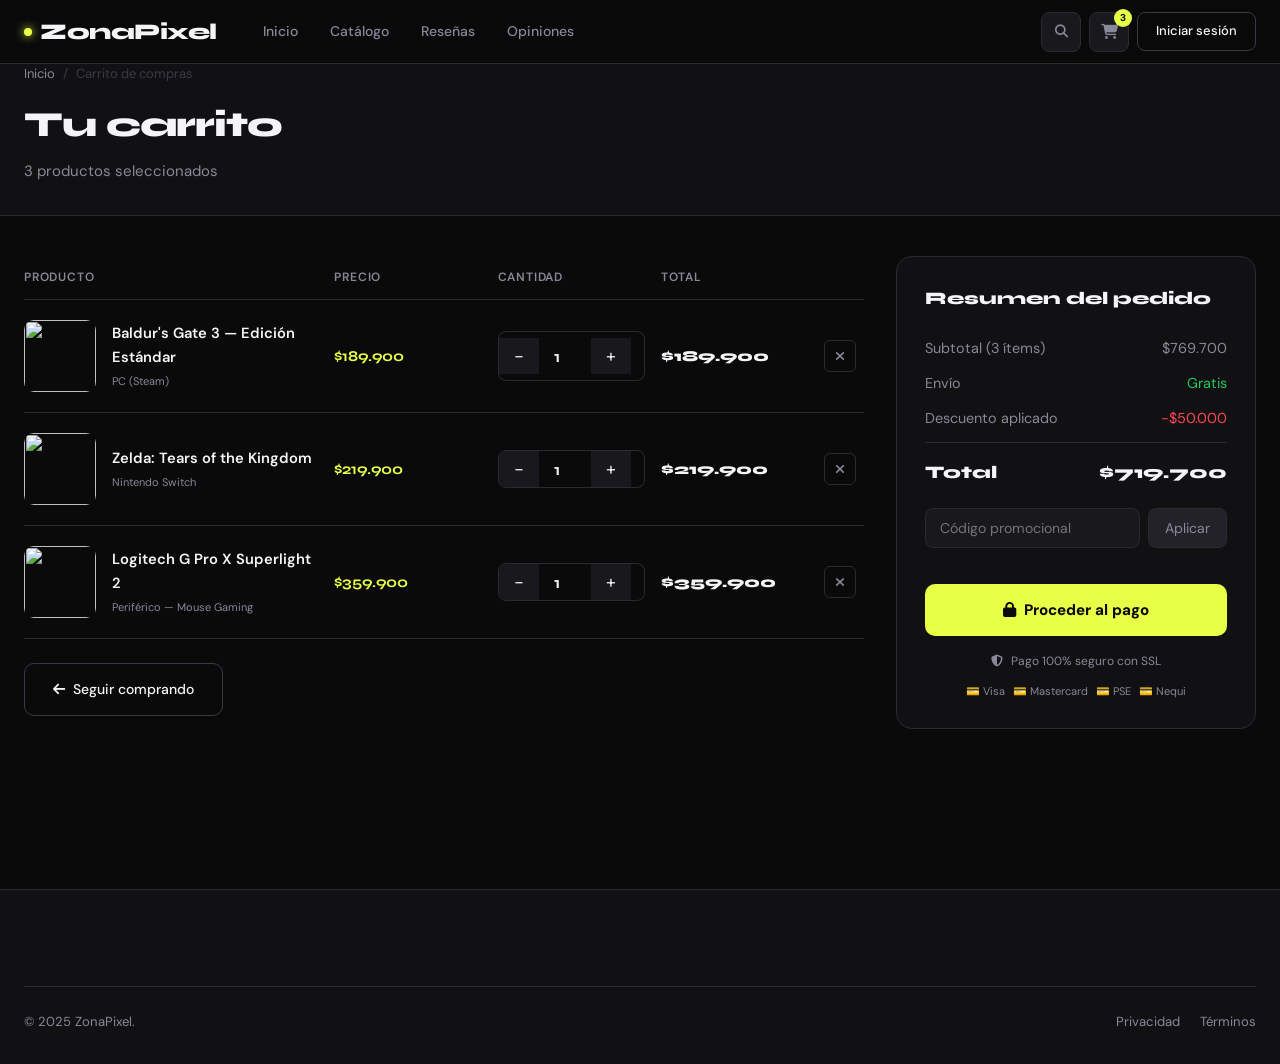
==== views/carrito.html @ 3b0e3ba2 "Se agrego todo el proyecto" ====
<!DOCTYPE html>
<html lang="es">
<head>
  <meta charset="UTF-8" />
  <meta name="viewport" content="width=device-width, initial-scale=1.0" />
  <title>Carrito — ZonaPixel</title>
  <link rel="stylesheet" href="../css/style.css" />
  <link rel="stylesheet" href="https://cdnjs.cloudflare.com/ajax/libs/font-awesome/6.4.0/css/all.min.css" />
</head>
<body>

<nav class="navbar">
  <div class="container">
    <a href="../index.html" class="navbar-brand"><span class="logo-dot"></span>ZonaPixel</a>
    <div class="nav-links">
      <a href="../index.html">Inicio</a>
      <a href="./catalogo.html">Catálogo</a>
      <a href="./resenas.html">Reseñas</a>
      <a href="./opiniones.html">Opiniones</a>
    </div>
    <div class="nav-actions">
      <button class="nav-icon-btn"><i class="fas fa-search"></i></button>
      <a href="carrito.html" class="nav-icon-btn"><i class="fas fa-shopping-cart"></i><span class="badge-count">3</span></a>
      <a href="login.html" class="btn-nav-login">Iniciar sesión</a>
    </div>
    <button class="nav-toggle" id="navToggle"><span></span><span></span><span></span></button>
  </div>
</nav>

<div class="mobile-nav" id="mobileNav">
  <div class="mobile-nav-overlay"></div>
  <div class="mobile-nav-drawer">
    <button class="mobile-nav-close" id="mobileNavClose"><i class="fas fa-times"></i></button>
    <div class="mobile-nav-links"><a href="../index.html">Inicio</a><a href="catalogo.html">Catálogo</a></div>
  </div>
</div>

<div class="page-hero pt-0 pb-20">
  <div class="container">
    <div class="breadcrumb-nav">
      <a href="../index.html">Inicio</a><span>/</span><span class="text-white">Carrito de compras</span>
    </div>
    <h1 class="page-hero-title">Tu carrito</h1>
    <p class="page-hero-sub">3 productos seleccionados</p>
  </div>
</div>

<div class="container">
  <div class="cart-layout">

    <!-- ITEMS -->
    <div>
      <div class="cart-table-header">
        <span>Producto</span>
        <span>Precio</span>
        <span>Cantidad</span>
        <span>Total</span>
        <span></span>
      </div>

      <div class="cart-item">
        <div class="cart-item-info">
          <img src="https://image.api.playstation.com/vulcan/ap/rnd/202302/2321/ba706e54d68d10a0eb6ab7c36cdad9178c58b7fb7bb03d28.png" class="cart-item-img" alt="" />
          <div>
            <div class="cart-item-name">Baldur's Gate 3 — Edición Estándar</div>
            <div class="cart-item-platform">PC (Steam)</div>
          </div>
        </div>
        <div class="cart-item-price">$189.900</div>
        <div>
          <div class="qty-control">
            <button class="qty-btn qty-minus h-36">−</button>
            <input type="number" class="qty-input" value="1" class="h-36" />
            <button class="qty-btn qty-plus h-36">+</button>
          </div>
        </div>
        <div class="cart-item-total">$189.900</div>
        <button class="cart-remove"><i class="fas fa-times"></i></button>
      </div>

      <div class="cart-item">
        <div class="cart-item-info">
          <img src="https://upload.wikimedia.org/wikipedia/en/f/fb/The_Legend_of_Zelda_Tears_of_the_Kingdom_cover.jpg" class="cart-item-img" alt="" />
          <div>
            <div class="cart-item-name">Zelda: Tears of the Kingdom</div>
            <div class="cart-item-platform">Nintendo Switch</div>
          </div>
        </div>
        <div class="cart-item-price">$219.900</div>
        <div>
          <div class="qty-control">
            <button class="qty-btn qty-minus" style="height:36px">−</button>
            <input type="number" class="qty-input" value="1" style="height:36px" />
            <button class="qty-btn qty-plus" style="height:36px">+</button>
          </div>
        </div>
        <div class="cart-item-total">$219.900</div>
        <button class="cart-remove"><i class="fas fa-times"></i></button>
      </div>

      <div class="cart-item">
        <div class="cart-item-info">
          <img src="https://images.unsplash.com/photo-1596443686812-2f45229eebc3?w=500&q=80" class="cart-item-img" alt="" />
          <div>
            <div class="cart-item-name">Logitech G Pro X Superlight 2</div>
            <div class="cart-item-platform">Periférico — Mouse Gaming</div>
          </div>
        </div>
        <div class="cart-item-price">$359.900</div>
        <div>
          <div class="qty-control">
            <button class="qty-btn qty-minus" style="height:36px">−</button>
            <input type="number" class="qty-input" value="1" style="height:36px" />
            <button class="qty-btn qty-plus" style="height:36px">+</button>
          </div>
        </div>
        <div class="cart-item-total">$359.900</div>
        <button class="cart-remove"><i class="fas fa-times"></i></button>
      </div>

      <div style="margin-top:24px; display:flex; justify-content:space-between; align-items:center; flex-wrap:wrap; gap:12px">
<a href="./catalogo.html" class="btn-secondary" style="display:inline-flex; align-items:center; gap:8px; text-decoration:none">
          <i class="fas fa-arrow-left"></i> Seguir comprando
        </a>
      </div>
    </div>

    <!-- ORDER SUMMARY -->
    <div>
      <div class="order-summary">
        <div class="order-summary-title">Resumen del pedido</div>
        <div class="summary-row"><span>Subtotal (3 ítems)</span><span>$769.700</span></div>
        <div class="summary-row"><span>Envío</span><span style="color:#22c55e">Gratis</span></div>
        <div class="summary-row"><span>Descuento aplicado</span><span style="color:var(--red)">−$50.000</span></div>
        <div class="summary-row total"><span>Total</span><span>$719.700</span></div>

        <div class="promo-input-row">
          <input type="text" class="promo-input" placeholder="Código promocional" />
          <button class="btn-apply">Aplicar</button>
        </div>

        <button class="btn-checkout">
          <i class="fas fa-lock"></i> &nbsp;Proceder al pago
        </button>

        <div style="display:flex; align-items:center; justify-content:center; gap:8px; margin-top:16px; font-size:12px; color:var(--muted)">
          <i class="fas fa-shield-alt"></i> Pago 100% seguro con SSL
        </div>

        <div style="display:flex; gap:8px; justify-content:center; margin-top:12px; font-size:11px; color:var(--muted)">
          <span>💳 Visa</span><span>💳 Mastercard</span><span>💳 PSE</span><span>💳 Nequi</span>
        </div>
      </div>
    </div>
  </div>
</div>

<footer>
  <div class="container">
    <div class="footer-bottom" style="border-top:1px solid var(--border); padding-top:24px; margin-top:32px">
      <span class="footer-copy">© 2025 ZonaPixel.</span>
      <div class="footer-legal"><a href="#">Privacidad</a><a href="#">Términos</a></div>
    </div>
  </div>
</footer>

<script type="module" src="../js/main.js"></script>
</body>
</html>
---- css/style.css ----
/* =============================================
   ZONAPIXEL STORE — Design System
   Dark gaming aesthetic, editorial grid
   ============================================= */

@import url('https://fonts.googleapis.com/css2?family=Syne:wght@400;600;700;800&family=DM+Sans:ital,opsz,wght@0,9..40,300;0,9..40,400;0,9..40,500;1,9..40,300&display=swap');

:root {
  --black:       #0a0a0b;
  --surface:     #111114;
  --surface-2:   #18181d;
  --surface-3:   #222228;
  --border:      #2a2a33;
  --border-light:#3a3a45;
  --accent:      #e8ff47;
  --accent-dim:  #c8e030;
  --accent-glow: rgba(232,255,71,0.18);
  --red:         #ff4757;
  --cyan:        #00d4ff;
  --white:       #f5f5f7;
  --muted:       #888898;
  --font-display:'Syne', sans-serif;
  --font-body:   'DM Sans', sans-serif;
  --radius:      10px;
  --radius-lg:   16px;
  --radius-xl:   24px;
  --transition:  0.22s cubic-bezier(.4,0,.2,1);
}

*,*::before,*::after { box-sizing:border-box; margin:0; padding:0; }

html { scroll-behavior:smooth; }

body {
  background: var(--black);
  color: var(--white);
  font-family: var(--font-body);
  font-size: 15px;
  line-height: 1.6;
  -webkit-font-smoothing: antialiased;
}

body.no-scroll { overflow: hidden; }

a { color: inherit; text-decoration: none; }
img { display: block; max-width: 100%; }
button, input, select, textarea { font-family: inherit; }

/* ---- SCROLLBAR ---- */
::-webkit-scrollbar { width: 6px; }
::-webkit-scrollbar-track { background: var(--surface); }
::-webkit-scrollbar-thumb { background: var(--border-light); border-radius: 3px; }
::-webkit-scrollbar-thumb:hover { background: var(--accent); }

/* ---- UTILITIES ---- */
.container { width: 100%; max-width: 1280px; margin: 0 auto; padding: 0 24px; }
.section-gap { padding: 80px 0; }
.text-accent { color: var(--accent); }
.text-muted { color: var(--muted); }
.badge { display:inline-block; padding:3px 10px; border-radius:20px; font-size:11px; font-weight:600; letter-spacing:.5px; text-transform:uppercase; }
.badge-new    { background:var(--accent); color:var(--black); }
.badge-sale   { background:var(--red); color:#fff; }
.badge-hot    { background:var(--cyan); color:var(--black); }

/* ---- NAVBAR ---- */
.navbar {
  position: sticky;
  top: 0;
  z-index: 900;
  background: rgba(10,10,11,0.92);
  backdrop-filter: blur(20px);
  border-bottom: 1px solid var(--border);
  padding: 0;
  height: 64px;
  display: flex;
  align-items: center;
}
.navbar .container { display:flex; align-items:center; gap:32px; height:100%; }
.navbar-brand {
  font-family: var(--font-display);
  font-size: 1.4rem;
  font-weight: 800;
  letter-spacing: -0.5px;
  display: flex;
  align-items: center;
  gap: 8px;
  flex-shrink: 0;
}
.navbar-brand .logo-dot { 
  width:8px; height:8px; border-radius:50%; 
  background:var(--accent); 
  box-shadow:0 0 10px var(--accent); 
}
.nav-links { display:flex; align-items:center; gap:4px; flex:1; }
.nav-links a {
  padding: 6px 14px;
  border-radius: 6px;
  font-size: 14px;
  font-weight: 500;
  color: var(--muted);
  transition: color var(--transition), background var(--transition);
}
.nav-links a:hover, .nav-links a.active { color:var(--white); background:var(--surface-2); }
.nav-actions { display:flex; align-items:center; gap:8px; }
.nav-icon-btn {
  position: relative;
  width: 40px; height: 40px;
  border-radius: 8px;
  background: var(--surface-2);
  border: 1px solid var(--border);
  color: var(--muted);
  display: flex; align-items:center; justify-content:center;
  cursor: pointer;
  transition: all var(--transition);
}
.nav-icon-btn:hover { background:var(--surface-3); color:var(--white); border-color:var(--border-light); }
.nav-icon-btn .badge-count {
  position:absolute; top:-4px; right:-4px;
  width:18px; height:18px;
  background:var(--accent); color:var(--black);
  border-radius:50%; font-size:10px; font-weight:700;
  display:flex; align-items:center; justify-content:center;
}
.btn-nav-login {
  padding: 8px 18px;
  border-radius: 8px;
  border: 1px solid var(--border-light);
  background: transparent;
  color: var(--white);
  font-size: 13px;
  font-weight: 500;
  cursor: pointer;
  transition: all var(--transition);
}
.btn-nav-login:hover { background:var(--surface-2); border-color:var(--accent); color:var(--accent); }

/* Hamburger */
.nav-toggle {
  display: none;
  flex-direction: column;
  gap: 5px;
  cursor: pointer;
  padding: 8px;
  background: none;
  border: none;
  color: var(--white);
}
.nav-toggle span { display:block; width:22px; height:2px; background:currentColor; border-radius:2px; transition: all var(--transition); }

/* ---- HERO ---- */
.hero {
  position: relative;
  min-height: 560px;
  display: flex;
  align-items: center;
  overflow: hidden;
  background: var(--surface);
}
.hero-bg {
  position: absolute; inset: 0;
  background: linear-gradient(135deg, #0a0a0b 0%, #0d0d1a 50%, #0a0a0b 100%);
}
.hero-bg::before {
  content:'';
  position:absolute; inset:0;
  background: radial-gradient(ellipse 70% 60% at 70% 50%, rgba(232,255,71,0.07) 0%, transparent 70%);
}
.hero-bg::after {
  content:'';
  position:absolute;
  width:600px; height:600px;
  border-radius:50%;
  background: radial-gradient(circle, rgba(0,212,255,0.05) 0%, transparent 70%);
  top:-100px; right:-100px;
}
.hero-grid-overlay {
  position:absolute; inset:0;
  background-image: linear-gradient(var(--border) 1px, transparent 1px), linear-gradient(90deg, var(--border) 1px, transparent 1px);
  background-size: 60px 60px;
  opacity: 0.3;
}
.hero .container { position:relative; z-index:1; display:grid; grid-template-columns:1fr 1fr; gap:60px; align-items:center; padding:80px 24px; }
.hero-eyebrow { 
  font-size:11px; font-weight:600; letter-spacing:2px; text-transform:uppercase;
  color:var(--accent); display:inline-flex; align-items:center; gap:8px; margin-bottom:16px;
}
.hero-eyebrow::before { content:''; width:24px; height:2px; background:var(--accent); }
.hero-title {
  font-family: var(--font-display);
  font-size: clamp(2.8rem, 5vw, 4.2rem);
  font-weight: 800;
  line-height: 1.05;
  letter-spacing: -2px;
  margin-bottom: 20px;
}
.hero-title .line-accent { color:var(--accent); display:block; }
.hero-subtitle { font-size:1.05rem; color:var(--muted); max-width:420px; margin-bottom:36px; line-height:1.7; }
.hero-ctas { display:flex; gap:12px; flex-wrap:wrap; }
.btn-primary {
  padding: 14px 28px;
  border-radius: var(--radius);
  background: var(--accent);
  color: var(--black);
  font-weight: 700;
  font-size: 14px;
  border: none;
  cursor: pointer;
  transition: all var(--transition);
  display: inline-flex; align-items:center; gap:8px;
}
.btn-primary:hover { background:var(--accent-dim); transform:translateY(-2px); box-shadow:0 12px 32px var(--accent-glow); }
.btn-secondary {
  padding: 14px 28px;
  border-radius: var(--radius);
  background: transparent;
  border: 1px solid var(--border-light);
  color: var(--white);
  font-weight: 500;
  font-size: 14px;
  cursor: pointer;
  transition: all var(--transition);
}
.btn-secondary:hover { border-color:var(--accent); color:var(--accent); background:var(--accent-glow); }
.hero-stats { display:flex; gap:32px; margin-top:40px; padding-top:32px; border-top:1px solid var(--border); }
.hero-stat-num { font-family:var(--font-display); font-size:1.8rem; font-weight:800; color:var(--white); }
.hero-stat-label { font-size:12px; color:var(--muted); margin-top:2px; }
.hero-visual { position:relative; }
.hero-product-card {
  background: var(--surface-2);
  border: 1px solid var(--border);
  border-radius: var(--radius-xl);
  overflow: hidden;
  position: relative;
}
.hero-product-card img { width:100%; height:360px; object-fit:cover; }
.hero-product-info { padding:20px 24px; }
.hero-product-info h3 { font-family:var(--font-display); font-weight:700; font-size:1.1rem; margin-bottom:4px; }
.hero-product-info .price { color:var(--accent); font-weight:700; font-size:1.2rem; }
.hero-float-badge {
  position:absolute; top:16px; left:16px;
  background:var(--accent); color:var(--black);
  padding:6px 12px; border-radius:6px;
  font-size:11px; font-weight:800; letter-spacing:1px; text-transform:uppercase;
}
.hero-rating-pill {
  position:absolute; bottom:80px; right:-20px;
  background:var(--surface-3); border:1px solid var(--border-light);
  padding:10px 16px; border-radius:30px;
  display:flex; align-items:center; gap:8px;
  font-size:13px; font-weight:600;
  box-shadow: 0 8px 32px rgba(0,0,0,0.4);
}
.hero-rating-pill .stars { color:#ffd700; font-size:12px; }

/* ---- TICKER ---- */
.ticker-strip {
  background: var(--accent);
  padding: 10px 0;
  overflow: hidden;
}
.ticker-inner {
  display: flex;
  gap: 0;
  animation: ticker 30s linear infinite;
  width: max-content;
}
.ticker-item {
  display: inline-flex; align-items:center; gap:16px;
  padding: 0 32px;
  font-family: var(--font-display);
  font-weight: 700;
  font-size: 13px;
  color: var(--black);
  letter-spacing: .5px;
  text-transform: uppercase;
  white-space: nowrap;
}
.ticker-item::after { content:'✦'; font-size:10px; }
@keyframes ticker { from { transform: translateX(0); } to { transform: translateX(-50%); } }

/* ---- SECTION HEADERS ---- */
.section-header { margin-bottom:40px; display:flex; align-items:flex-end; justify-content:space-between; gap:20px; }
.section-label { font-size:11px; font-weight:600; letter-spacing:2px; text-transform:uppercase; color:var(--accent); margin-bottom:8px; }
.section-title { font-family:var(--font-display); font-size:clamp(1.6rem,3vw,2.2rem); font-weight:800; letter-spacing:-1px; }
.section-link { font-size:13px; color:var(--muted); display:inline-flex; align-items:center; gap:6px; transition:color var(--transition); flex-shrink:0; }
.section-link:hover { color:var(--accent); }

/* ---- CATEGORY CHIPS ---- */
.category-strip { display:flex; gap:10px; flex-wrap:wrap; margin-bottom:40px; }
.cat-chip {
  padding: 8px 18px;
  border-radius: 30px;
  border: 1px solid var(--border);
  background: var(--surface);
  color: var(--muted);
  font-size: 13px;
  font-weight: 500;
  cursor: pointer;
  transition: all var(--transition);
  white-space: nowrap;
}
.cat-chip:hover, .cat-chip.active { border-color:var(--accent); color:var(--accent); background:var(--accent-glow); }

/* ---- PRODUCT GRID ---- */
.products-grid { display:grid; grid-template-columns:repeat(auto-fill, minmax(240px, 1fr)); gap:20px; }

.product-card {
  background: var(--surface);
  border: 1px solid var(--border);
  border-radius: var(--radius-lg);
  overflow: hidden;
  transition: transform var(--transition), border-color var(--transition), box-shadow var(--transition);
  position: relative;
  cursor: pointer;
}
.product-card:hover { transform:translateY(-6px); border-color:var(--border-light); box-shadow:0 16px 48px rgba(0,0,0,0.5); }
.product-card:hover .product-overlay { opacity:1; }

.product-img-wrap { position:relative; overflow:hidden; aspect-ratio:4/3; background:var(--surface-2); }
.product-img-wrap img { width:100%; height:100%; object-fit:cover; transition:transform 0.4s ease; }
.product-card:hover .product-img-wrap img { transform:scale(1.05); }
.product-badge { position:absolute; top:12px; left:12px; z-index:2; }
.product-wishlist {
  position:absolute; top:12px; right:12px; z-index:2;
  width:32px; height:32px; border-radius:50%;
  background:rgba(10,10,11,0.7); backdrop-filter:blur(8px);
  border:1px solid var(--border);
  display:flex; align-items:center; justify-content:center;
  color:var(--muted); font-size:13px;
  opacity:0; transition:opacity var(--transition), color var(--transition);
}
.product-card:hover .product-wishlist { opacity:1; }
.product-wishlist:hover { color:var(--red); border-color:var(--red); }

.product-overlay {
  position:absolute; inset:0; bottom:0; top:auto; height:52px;
  background: linear-gradient(to top, rgba(0,0,0,0.8), transparent);
  display:flex; align-items:flex-end; justify-content:center;
  padding-bottom:8px;
  opacity:0; transition:opacity var(--transition);
}
.btn-add-cart {
  padding:8px 20px; border-radius:6px;
  background:var(--accent); color:var(--black);
  font-size:12px; font-weight:700; border:none; cursor:pointer;
  display:flex; align-items:center; gap:6px;
  transition:background var(--transition);
}
.btn-add-cart:hover { background:var(--accent-dim); }

.product-body { padding:14px 16px 18px; }
.product-platform { font-size:10px; font-weight:600; letter-spacing:1px; text-transform:uppercase; color:var(--muted); margin-bottom:6px; }
.product-name { font-family:var(--font-display); font-weight:700; font-size:.95rem; line-height:1.3; margin-bottom:10px; }
.product-footer { display:flex; align-items:center; justify-content:space-between; }
.product-price { font-family:var(--font-display); font-weight:800; font-size:1.1rem; color:var(--accent); }
.product-price-old { font-size:.8rem; color:var(--muted); text-decoration:line-through; margin-left:4px; }
.product-rating { display:flex; align-items:center; gap:4px; font-size:12px; color:var(--muted); }
.product-rating .star { color:#ffd700; font-size:11px; }

/* ---- FEATURED BANNER ---- */
.featured-banner {
  border-radius: var(--radius-xl);
  overflow: hidden;
  position: relative;
  min-height: 320px;
  display: flex;
  align-items: center;
}
.featured-banner .fb-bg {
  position:absolute; inset:0;
  background:linear-gradient(120deg, #0d0d1a 0%, #131330 100%);
}
.featured-banner .fb-bg img { width:100%; height:100%; object-fit:cover; opacity:0.35; }
.featured-banner .fb-content { position:relative; z-index:1; padding:48px; }
.fb-tag { font-size:11px; font-weight:700; letter-spacing:2px; text-transform:uppercase; color:var(--accent); margin-bottom:12px; }
.fb-title { font-family:var(--font-display); font-size:clamp(1.8rem,3.5vw,2.8rem); font-weight:800; line-height:1.1; letter-spacing:-1.5px; margin-bottom:16px; }
.fb-desc { color:var(--muted); max-width:400px; margin-bottom:28px; }
.fb-price { font-family:var(--font-display); font-size:2rem; font-weight:800; color:var(--accent); margin-bottom:24px; }

/* ---- DEALS GRID ---- */
.deals-grid { display:grid; grid-template-columns:1fr 1fr; gap:16px; }
.deal-card {
  background:var(--surface); border:1px solid var(--border); border-radius:var(--radius-lg);
  display:flex; align-items:center; gap:16px; padding:16px;
  transition:all var(--transition); cursor:pointer;
}
.deal-card:hover { border-color:var(--border-light); transform:translateY(-3px); }
.deal-card img { width:72px; height:72px; object-fit:cover; border-radius:var(--radius); flex-shrink:0; }
.deal-info { flex:1; min-width:0; }
.deal-name { font-weight:600; font-size:.9rem; margin-bottom:4px; white-space:nowrap; overflow:hidden; text-overflow:ellipsis; }
.deal-platform { font-size:11px; color:var(--muted); margin-bottom:6px; }
.deal-price-row { display:flex; align-items:center; gap:8px; }
.deal-price { font-family:var(--font-display); font-weight:800; color:var(--accent); }
.deal-old-price { font-size:.8rem; color:var(--muted); text-decoration:line-through; }
.deal-discount { background:var(--red); color:#fff; padding:2px 6px; border-radius:4px; font-size:10px; font-weight:700; }

/* ---- REVIEWS ---- */
.reviews-grid { display:grid; grid-template-columns:repeat(auto-fill, minmax(280px, 1fr)); gap:20px; }
.review-card {
  background:var(--surface); border:1px solid var(--border); border-radius:var(--radius-lg);
  padding:24px;
  transition:all var(--transition);
}
.review-card:hover { border-color:var(--border-light); transform:translateY(-4px); }
.review-card-header { display:flex; align-items:flex-start; justify-content:space-between; margin-bottom:14px; }
.review-game-img { width:56px; height:56px; border-radius:var(--radius); object-fit:cover; }
.review-score { 
  font-family:var(--font-display); font-size:2rem; font-weight:800;
  width:52px; height:52px; border-radius:var(--radius);
  background:var(--surface-3); border:1px solid var(--border);
  display:flex; align-items:center; justify-content:center;
  color:var(--accent);
}
.review-title { font-family:var(--font-display); font-weight:700; font-size:1rem; margin-bottom:6px; }
.review-game-name { font-size:12px; color:var(--muted); margin-bottom:10px; }
.review-excerpt { font-size:.88rem; color:var(--muted); line-height:1.6; }
.review-footer { margin-top:16px; padding-top:14px; border-top:1px solid var(--border); display:flex; align-items:center; justify-content:space-between; }
.review-author { font-size:12px; color:var(--muted); }
.review-stars { color:#ffd700; font-size:12px; }

/* ---- OPINION CARD ---- */
.opinion-card {
  background:var(--surface); border:1px solid var(--border); border-radius:var(--radius-lg);
  padding:20px; transition:all var(--transition);
}
.opinion-card:hover { border-color:var(--border-light); transform:translateY(-3px); }
.opinion-card-header { display:flex; align-items:center; gap:12px; margin-bottom:12px; }
.opinion-avatar {
  width:40px; height:40px; border-radius:50%;
  background:linear-gradient(135deg, var(--accent) 0%, var(--cyan) 100%);
  display:flex; align-items:center; justify-content:center;
  font-family:var(--font-display); font-weight:800; font-size:13px; color:var(--black);
  flex-shrink:0;
}
.opinion-username { font-weight:600; font-size:.9rem; }
.opinion-game { font-size:11px; color:var(--muted); }
.opinion-text { font-size:.88rem; color:var(--muted); line-height:1.6; }

/* ---- TRUST STRIP ---- */
.trust-strip { background:var(--surface); border-top:1px solid var(--border); border-bottom:1px solid var(--border); padding:32px 0; }
.trust-items { display:grid; grid-template-columns:repeat(4,1fr); gap:24px; }
.trust-item { display:flex; align-items:center; gap:14px; }
.trust-icon { width:44px; height:44px; border-radius:10px; background:var(--accent-glow); border:1px solid rgba(232,255,71,0.2); display:flex; align-items:center; justify-content:center; font-size:18px; flex-shrink:0; }
.trust-label { font-weight:600; font-size:.9rem; }
.trust-sub { font-size:.8rem; color:var(--muted); }

/* ---- FOOTER ---- */
footer {
  background: var(--surface);
  border-top: 1px solid var(--border);
  padding: 64px 0 32px;
  margin-top: 80px;
}
.footer-grid { display:grid; grid-template-columns:2fr 1fr 1fr 1fr; gap:48px; margin-bottom:48px; }
.footer-brand-name { font-family:var(--font-display); font-size:1.3rem; font-weight:800; margin-bottom:12px; display:flex; align-items:center; gap:8px; }
.footer-tagline { font-size:.88rem; color:var(--muted); max-width:240px; line-height:1.7; margin-bottom:20px; }
.footer-socials { display:flex; gap:10px; }
.social-btn {
  width:36px; height:36px; border-radius:8px;
  background:var(--surface-2); border:1px solid var(--border);
  display:flex; align-items:center; justify-content:center;
  color:var(--muted); font-size:14px;
  transition:all var(--transition);
}
.social-btn:hover { background:var(--accent-glow); border-color:var(--accent); color:var(--accent); }
.footer-col-title { font-family:var(--font-display); font-weight:700; font-size:.95rem; margin-bottom:18px; }
.footer-links { list-style:none; display:flex; flex-direction:column; gap:10px; }
.footer-links a { font-size:.88rem; color:var(--muted); transition:color var(--transition); }
.footer-links a:hover { color:var(--accent); }
.footer-bottom { border-top:1px solid var(--border); padding-top:24px; display:flex; align-items:center; justify-content:space-between; }
.footer-copy { font-size:.82rem; color:var(--muted); }
.footer-legal { display:flex; gap:20px; }
.footer-legal a { font-size:.82rem; color:var(--muted); transition:color var(--transition); }
.footer-legal a:hover { color:var(--white); }

/* ---- CATALOG PAGE ---- */
.page-hero {
  background:var(--surface); border-bottom:1px solid var(--border);
  padding:48px 0 32px;
}
.page-hero-title { font-family:var(--font-display); font-size:2.2rem; font-weight:800; letter-spacing:-1px; margin-bottom:6px; }
.page-hero-sub { color:var(--muted); }
.breadcrumb-nav { display:flex; align-items:center; gap:8px; font-size:13px; color:var(--muted); margin-bottom:12px; }
.breadcrumb-nav a { color:var(--muted); transition:color var(--transition); }
.breadcrumb-nav a:hover { color:var(--white); }
.breadcrumb-nav span { color:var(--border-light); }

.catalog-layout { display:grid; grid-template-columns:240px 1fr; gap:32px; padding:40px 0 80px; }
.filters-sidebar { flex-shrink:0; }
.filter-card { background:var(--surface); border:1px solid var(--border); border-radius:var(--radius-lg); padding:20px; margin-bottom:16px; }
.filter-title { font-family:var(--font-display); font-weight:700; font-size:.9rem; margin-bottom:14px; display:flex; align-items:center; justify-content:space-between; cursor:pointer; }
.filter-group { display:flex; flex-direction:column; gap:8px; }
.filter-check { display:flex; align-items:center; gap:10px; cursor:pointer; font-size:.88rem; color:var(--muted); transition:color var(--transition); }
.filter-check:hover { color:var(--white); }
.filter-check input[type="checkbox"] { accent-color:var(--accent); width:14px; height:14px; }
.price-range-wrap { padding:8px 0; }
.price-range { width:100%; accent-color:var(--accent); }
.price-labels { display:flex; justify-content:space-between; font-size:12px; color:var(--muted); margin-top:8px; }

.catalog-main {}
.catalog-toolbar { display:flex; align-items:center; justify-content:space-between; margin-bottom:24px; gap:16px; flex-wrap:wrap; }
.catalog-count { font-size:.88rem; color:var(--muted); }
.catalog-sort { display:flex; align-items:center; gap:10px; }
.sort-select {
  background:var(--surface-2); border:1px solid var(--border); color:var(--white);
  padding:8px 14px; border-radius:8px; font-size:13px; cursor:pointer;
}
.sort-select:focus { outline:none; border-color:var(--accent); }
.view-btns { display:flex; gap:4px; }
.view-btn {
  width:34px; height:34px; border-radius:6px;
  background:var(--surface-2); border:1px solid var(--border);
  color:var(--muted); display:flex; align-items:center; justify-content:center;
  cursor:pointer; font-size:14px; transition:all var(--transition);
}
.view-btn.active, .view-btn:hover { background:var(--surface-3); color:var(--white); border-color:var(--border-light); }

.pagination-wrap { display:flex; justify-content:center; gap:6px; margin-top:48px; }
.page-btn {
  width:38px; height:38px; border-radius:8px;
  background:var(--surface); border:1px solid var(--border);
  color:var(--muted); display:flex; align-items:center; justify-content:center;
  cursor:pointer; font-size:13px; font-weight:500;
  transition:all var(--transition);
}
.page-btn:hover, .page-btn.active { background:var(--accent); border-color:var(--accent); color:var(--black); font-weight:700; }

/* ---- PRODUCT DETAIL ---- */
.product-detail-grid { display:grid; grid-template-columns:1fr 1fr; gap:56px; padding:56px 0; }
.product-gallery {}
.gallery-main { border-radius:var(--radius-lg); overflow:hidden; aspect-ratio:4/3; background:var(--surface-2); margin-bottom:12px; }
.gallery-main img { width:100%; height:100%; object-fit:cover; }
.gallery-thumbs { display:grid; grid-template-columns:repeat(4,1fr); gap:8px; }
.gallery-thumb { border-radius:var(--radius); overflow:hidden; aspect-ratio:1; cursor:pointer; border:2px solid transparent; transition:border-color var(--transition); }
.gallery-thumb img { width:100%; height:100%; object-fit:cover; }
.gallery-thumb.active, .gallery-thumb:hover { border-color:var(--accent); }

.product-detail-info {}
.product-detail-platform { font-size:11px; font-weight:700; letter-spacing:1.5px; text-transform:uppercase; color:var(--muted); margin-bottom:10px; display:flex; align-items:center; gap:10px; }
.product-detail-title { font-family:var(--font-display); font-size:clamp(1.8rem,3vw,2.4rem); font-weight:800; letter-spacing:-1.5px; line-height:1.1; margin-bottom:14px; }
.product-detail-rating { display:flex; align-items:center; gap:10px; margin-bottom:20px; }
.stars-row { color:#ffd700; display:flex; gap:2px; }
.rating-count { font-size:13px; color:var(--muted); }
.product-detail-price { font-family:var(--font-display); font-size:2.2rem; font-weight:800; color:var(--accent); margin-bottom:6px; }
.product-detail-price-old { font-size:1rem; color:var(--muted); text-decoration:line-through; margin-bottom:20px; }
.product-detail-desc { font-size:.92rem; color:var(--muted); line-height:1.75; margin-bottom:28px; }

.product-options-title { font-size:.88rem; font-weight:600; margin-bottom:10px; color:var(--muted); text-transform:uppercase; letter-spacing:.8px; }
.option-chips { display:flex; gap:8px; flex-wrap:wrap; margin-bottom:24px; }
.option-chip {
  padding:8px 16px; border-radius:8px;
  border:1px solid var(--border); background:transparent;
  color:var(--muted); font-size:.88rem; cursor:pointer;
  transition:all var(--transition);
}
.option-chip.active, .option-chip:hover { border-color:var(--accent); color:var(--accent); background:var(--accent-glow); }
.option-chip.disabled { opacity:.35; cursor:not-allowed; }

.qty-cart-row { display:flex; align-items:center; gap:12px; margin-bottom:20px; }
.qty-control { display:flex; align-items:center; border:1px solid var(--border); border-radius:8px; overflow:hidden; }
.qty-btn {
  width:40px; height:48px; background:var(--surface-2); border:none; color:var(--white);
  font-size:18px; cursor:pointer; transition:background var(--transition);
  display:flex; align-items:center; justify-content:center;
}
.qty-btn:hover { background:var(--surface-3); }
.qty-input {
  width:52px; height:48px; text-align:center;
  background:transparent; border:none; color:var(--white);
  font-family:var(--font-display); font-size:1rem; font-weight:700;
}
.btn-add-to-cart {
  flex:1; padding:14px; border-radius:var(--radius);
  background:var(--accent); color:var(--black);
  font-weight:700; font-size:.95rem; border:none; cursor:pointer;
  transition:all var(--transition); display:flex; align-items:center; justify-content:center; gap:8px;
}
.btn-add-to-cart:hover { background:var(--accent-dim); transform:translateY(-2px); box-shadow:0 10px 28px var(--accent-glow); }
.btn-wishlist-lg {
  width:48px; height:48px; border-radius:var(--radius);
  border:1px solid var(--border); background:transparent;
  color:var(--muted); cursor:pointer; transition:all var(--transition);
  display:flex; align-items:center; justify-content:center; font-size:18px;
}
.btn-wishlist-lg:hover { border-color:var(--red); color:var(--red); }
.product-meta-list { list-style:none; display:flex; flex-direction:column; gap:10px; margin-top:24px; padding-top:24px; border-top:1px solid var(--border); }
.product-meta-list li { display:flex; gap:12px; font-size:.88rem; }
.product-meta-list .meta-key { color:var(--muted); width:100px; flex-shrink:0; }

/* ---- CART ---- */
.cart-layout { display:grid; grid-template-columns:1fr 360px; gap:32px; padding:40px 0 80px; }
.cart-table-header { display:grid; grid-template-columns:2fr 1fr 1fr 1fr 40px; gap:16px; padding:12px 0; border-bottom:1px solid var(--border); font-size:12px; font-weight:600; letter-spacing:.8px; text-transform:uppercase; color:var(--muted); }
.cart-item { display:grid; grid-template-columns:2fr 1fr 1fr 1fr 40px; gap:16px; align-items:center; padding:20px 0; border-bottom:1px solid var(--border); }
.cart-item-info { display:flex; align-items:center; gap:16px; }
.cart-item-img { width:72px; height:72px; border-radius:var(--radius); object-fit:cover; flex-shrink:0; }
.cart-item-name { font-weight:600; font-size:.92rem; margin-bottom:4px; }
.cart-item-platform { font-size:11px; color:var(--muted); }
.cart-item-price { font-family:var(--font-display); font-weight:700; color:var(--accent); }
.cart-item-total { font-family:var(--font-display); font-weight:800; }
.cart-remove { width:32px; height:32px; border-radius:6px; border:1px solid var(--border); background:transparent; color:var(--muted); cursor:pointer; display:flex; align-items:center; justify-content:center; transition:all var(--transition); }
.cart-remove:hover { border-color:var(--red); color:var(--red); background:rgba(255,71,87,0.1); }

.order-summary { background:var(--surface); border:1px solid var(--border); border-radius:var(--radius-lg); padding:28px; position:sticky; top:88px; }
.order-summary-title { font-family:var(--font-display); font-weight:800; font-size:1.1rem; margin-bottom:24px; }
.summary-row { display:flex; justify-content:space-between; font-size:.9rem; margin-bottom:12px; color:var(--muted); }
.summary-row.total { color:var(--white); font-family:var(--font-display); font-weight:800; font-size:1.1rem; border-top:1px solid var(--border); padding-top:16px; margin-top:8px; }
.promo-input-row { display:flex; gap:8px; margin:20px 0; }
.promo-input { flex:1; background:var(--surface-2); border:1px solid var(--border); color:var(--white); padding:10px 14px; border-radius:8px; font-size:.88rem; }
.promo-input:focus { outline:none; border-color:var(--accent); }
.btn-apply { padding:10px 16px; border-radius:8px; background:var(--surface-3); border:1px solid var(--border); color:var(--muted); font-size:.88rem; cursor:pointer; transition:all var(--transition); }
.btn-apply:hover { border-color:var(--accent); color:var(--accent); }
.btn-checkout { width:100%; padding:16px; border-radius:var(--radius); background:var(--accent); color:var(--black); font-weight:800; font-size:.95rem; border:none; cursor:pointer; margin-top:16px; transition:all var(--transition); }
.btn-checkout:hover { background:var(--accent-dim); transform:translateY(-2px); box-shadow:0 10px 28px var(--accent-glow); }

/* ---- AUTH ---- */
.auth-page { min-height:calc(100vh - 64px); display:flex; align-items:center; background:radial-gradient(ellipse 60% 60% at 50% 50%, rgba(232,255,71,0.04) 0%, transparent 70%); }
.auth-card {
  width:100%; max-width:440px; margin:0 auto;
  background:var(--surface); border:1px solid var(--border); border-radius:var(--radius-xl);
  padding:40px; box-shadow:0 32px 80px rgba(0,0,0,0.5);
}
.auth-logo { display:flex; align-items:center; justify-content:center; gap:8px; margin-bottom:28px; }
.auth-logo-text { font-family:var(--font-display); font-size:1.4rem; font-weight:800; }
.auth-title { font-family:var(--font-display); font-size:1.6rem; font-weight:800; text-align:center; margin-bottom:6px; }
.auth-sub { color:var(--muted); text-align:center; font-size:.9rem; margin-bottom:32px; }

.form-field { margin-bottom:18px; }
.form-field label { display:block; font-size:.85rem; font-weight:600; color:var(--muted); margin-bottom:8px; text-transform:uppercase; letter-spacing:.5px; }
.form-input {
  width:100%; padding:12px 16px;
  background:var(--surface-2); border:1px solid var(--border);
  color:var(--white); border-radius:10px; font-size:.95rem;
  transition:border-color var(--transition);
}
.form-input:focus { outline:none; border-color:var(--accent); box-shadow:0 0 0 3px var(--accent-glow); }
.form-input::placeholder { color:var(--muted); opacity:.6; }
.input-icon-wrap { position:relative; }
.input-icon-wrap .form-input { padding-left:44px; }
.input-icon-wrap i { position:absolute; left:14px; top:50%; transform:translateY(-50%); color:var(--muted); font-size:15px; }
.btn-auth-submit { width:100%; padding:14px; border-radius:10px; background:var(--accent); color:var(--black); font-weight:800; font-size:.95rem; border:none; cursor:pointer; margin-top:8px; transition:all var(--transition); }
.btn-auth-submit:hover { background:var(--accent-dim); transform:translateY(-2px); box-shadow:0 10px 28px var(--accent-glow); }
.auth-divider { display:flex; align-items:center; gap:14px; margin:20px 0; color:var(--muted); font-size:.82rem; }
.auth-divider::before,.auth-divider::after { content:''; flex:1; height:1px; background:var(--border); }
.btn-social-auth { width:100%; padding:12px; border-radius:10px; background:var(--surface-2); border:1px solid var(--border); color:var(--white); font-size:.88rem; font-weight:500; cursor:pointer; display:flex; align-items:center; justify-content:center; gap:10px; transition:all var(--transition); margin-bottom:10px; }
.btn-social-auth:hover { border-color:var(--border-light); background:var(--surface-3); }
.auth-switch { text-align:center; font-size:.88rem; color:var(--muted); margin-top:24px; }
.auth-switch a { color:var(--accent); font-weight:600; }

/* ---- DASHBOARD ---- */
.dashboard-wrapper { display:flex; min-height:100vh; background:var(--black); }
.dashboard-sidebar {
  width:240px; flex-shrink:0;
  background:var(--surface); border-right:1px solid var(--border);
  display:flex; flex-direction:column;
  position:sticky; top:0; height:100vh; overflow-y:auto;
}
.dash-logo { padding:20px 20px 16px; border-bottom:1px solid var(--border); display:flex; align-items:center; gap:10px; }
.dash-logo-text { font-family:var(--font-display); font-weight:800; font-size:1rem; }
.dash-logo-dot { width:6px; height:6px; border-radius:50%; background:var(--accent); box-shadow:0 0 8px var(--accent); }
.dash-nav { padding:16px 12px; flex:1; }
.dash-nav-section { font-size:10px; font-weight:700; letter-spacing:1.5px; text-transform:uppercase; color:var(--muted); padding:0 8px; margin-bottom:8px; margin-top:20px; }
.dash-nav-section:first-child { margin-top:0; }
.dash-nav-item {
  display:flex; align-items:center; gap:10px;
  padding:10px 12px; border-radius:8px; margin-bottom:2px;
  color:var(--muted); font-size:.88rem; font-weight:500;
  cursor:pointer; transition:all var(--transition);
  border:none; background:none; width:100%; text-align:left;
  text-decoration:none;
}
.dash-nav-item:hover { background:var(--surface-2); color:var(--white); }
.dash-nav-item.active { background:var(--accent-glow); color:var(--accent); border:1px solid rgba(232,255,71,0.2); }
.dash-nav-item i { width:16px; text-align:center; font-size:13px; }
.dash-user { padding:16px; border-top:1px solid var(--border); display:flex; align-items:center; gap:10px; }
.dash-user-avatar { width:34px; height:34px; border-radius:50%; background:linear-gradient(135deg,var(--accent),var(--cyan)); display:flex; align-items:center; justify-content:center; font-family:var(--font-display); font-weight:800; font-size:12px; color:var(--black); }
.dash-user-name { font-size:.88rem; font-weight:600; }
.dash-user-role { font-size:.75rem; color:var(--muted); }

.dashboard-main { flex:1; overflow:hidden; display:flex; flex-direction:column; }
.dash-topbar { background:var(--surface); border-bottom:1px solid var(--border); padding:0 28px; height:64px; display:flex; align-items:center; justify-content:space-between; flex-shrink:0; }
.dash-page-title { font-family:var(--font-display); font-weight:800; font-size:1.1rem; }
.dash-topbar-actions { display:flex; align-items:center; gap:10px; }
.dash-search { background:var(--surface-2); border:1px solid var(--border); color:var(--white); padding:8px 14px 8px 36px; border-radius:8px; font-size:.85rem; width:220px; }
.dash-search:focus { outline:none; border-color:var(--accent); }
.dash-search-wrap { position:relative; }
.dash-search-wrap i { position:absolute; left:11px; top:50%; transform:translateY(-50%); color:var(--muted); font-size:13px; }

.dash-content { flex:1; padding:28px; overflow-y:auto; }
.dash-content-frame { flex:1; border:none; width:100%; background:var(--black); }

.dash-stats-grid { display:grid; grid-template-columns:repeat(4,1fr); gap:16px; margin-bottom:28px; }
.dash-stat-card { background:var(--surface); border:1px solid var(--border); border-radius:var(--radius-lg); padding:20px; }
.dash-stat-icon { width:40px; height:40px; border-radius:10px; display:flex; align-items:center; justify-content:center; font-size:18px; margin-bottom:14px; }
.dash-stat-value { font-family:var(--font-display); font-size:1.8rem; font-weight:800; margin-bottom:4px; }
.dash-stat-label { font-size:.82rem; color:var(--muted); }
.dash-stat-change { font-size:.78rem; margin-top:8px; display:flex; align-items:center; gap:4px; }
.change-up { color:#22c55e; }
.change-down { color:var(--red); }

.dash-grid-2 { display:grid; grid-template-columns:2fr 1fr; gap:20px; margin-bottom:24px; }
.dash-card { background:var(--surface); border:1px solid var(--border); border-radius:var(--radius-lg); padding:20px; }
.dash-card-title { font-family:var(--font-display); font-weight:700; font-size:.95rem; margin-bottom:16px; display:flex; align-items:center; justify-content:space-between; }
.dash-table { width:100%; border-collapse:collapse; }
.dash-table th { font-size:11px; font-weight:600; letter-spacing:.8px; text-transform:uppercase; color:var(--muted); padding:8px 12px; border-bottom:1px solid var(--border); text-align:left; }
.dash-table td { padding:12px 12px; border-bottom:1px solid rgba(42,42,51,0.5); font-size:.88rem; vertical-align:middle; }
.dash-table tr:last-child td { border-bottom:none; }
.dash-status { padding:3px 10px; border-radius:20px; font-size:.75rem; font-weight:600; }
.status-completed { background:rgba(34,197,94,0.15); color:#22c55e; }
.status-pending { background:rgba(251,191,36,0.15); color:#fbbf24; }
.status-cancelled { background:rgba(255,71,87,0.15); color:var(--red); }
.user-row-avatar { width:32px; height:32px; border-radius:50%; background:linear-gradient(135deg,var(--accent),var(--cyan)); display:flex; align-items:center; justify-content:center; font-family:var(--font-display); font-size:11px; font-weight:800; color:var(--black); }

/* User management iframe area */
.iframe-container { width:100%; height:calc(100vh - 64px - 56px); border:none; background:var(--black); border-radius:var(--radius-lg); overflow:hidden; }

/* ---- MOBILE NAV DRAWER ---- */
.mobile-nav {
  position:fixed; inset:0; z-index:1000;
  display:flex; pointer-events:none;
}
.mobile-nav.open { pointer-events:all; }
.mobile-nav-overlay { position:absolute; inset:0; background:rgba(0,0,0,0.7); opacity:0; transition:opacity var(--transition); }
.mobile-nav.open .mobile-nav-overlay { opacity:1; }
.mobile-nav-drawer {
  position:relative; width:280px; height:100%; background:var(--surface);
  border-right:1px solid var(--border);
  transform:translateX(-100%); transition:transform 0.3s cubic-bezier(.4,0,.2,1);
  display:flex; flex-direction:column; padding:24px;
  overflow-y:auto;
}
.mobile-nav.open .mobile-nav-drawer { transform:translateX(0); }
.mobile-nav-close { background:none; border:none; color:var(--muted); font-size:20px; cursor:pointer; margin-bottom:24px; align-self:flex-end; }
.mobile-nav-links { display:flex; flex-direction:column; gap:4px; }
.mobile-nav-links a { padding:12px 14px; border-radius:8px; color:var(--muted); font-weight:500; transition:all var(--transition); }
.mobile-nav-links a:hover { background:var(--surface-2); color:var(--white); }

/* ---- UTILITY CLASSES (No Inline Styles) ---- */
.is-hidden { display: none !important; }
.text-white { color: var(--white); }
.d-flex { display: flex !important; }
.d-inline-flex { display: inline-flex !important; }
.d-grid { display: grid; }
.align-center { align-items: center; }
.justify-between { justify-content: space-between; }
.justify-center { justify-content: center; }
.gap-8 { gap: 8px; }
.gap-12 { gap: 12px; }
.gap-16 { gap: 16px; }
.gap-24 { gap: 24px; }
.mb-20 { margin-bottom: 20px; }
.mt-8 { margin-top: 8px; }
.mt-16 { margin-top: 16px; }
.mt-24 { margin-top: 24px; }
.mt-28 { margin-top: 28px; }
.mt-32 { margin-top: 32px; }
.mt-40 { margin-top: 40px; }
.pt-0 { padding-top: 0; }
.pb-0 { padding-bottom: 0; }
.h-36 { height: 36px; }
.h-40p { height: 40%; }
.h-30p { height: 30%; }
.h-45p { height: 45%; }
.h-50p { height: 50%; }
.h-55p { height: 55%; }
.h-60p { height: 60%; }
.h-65p { height: 65%; }
.h-70p { height: 70%; }
.h-80p { height: 80%; }
.h-85p { height: 85%; }
.h-90p { height: 90%; }
.h-95p { height: 95%; }
.h-100p { height: 100%; }
.fg-success { color: #22c55e; }
.fg-red { color: var(--red); }
.text-muted-sm { color: var(--muted); font-size: .88rem; }
.text-caption { font-size: .82rem; color: var(--muted); }
.flex-start { align-items: flex-start; }
.flex-wrap { flex-wrap: wrap; }
.fs-28 { font-size: 28px; }
.resize-vertical { resize: vertical; }
.cursor-pointer { cursor: pointer; }
.text-no-wrap { white-space: nowrap; }
.object-cover { object-fit: cover; }
.border-radius-lg { border-radius: var(--radius-lg); }

/* ---- JS-driven visual states ---- */
.navbar.is-scrolled { box-shadow: 0 2px 24px rgba(0,0,0,0.5); }

.product-wishlist.is-wishlist-active,
.btn-wishlist-lg.is-wishlist-active {
  color: var(--red);
  border-color: var(--red);
}

.reveal-init {
  opacity: 0;
  transform: translateY(20px);
  transition:
    opacity 0.5s ease var(--reveal-delay, 0s),
    transform 0.5s ease var(--reveal-delay, 0s);
}
.reveal-init.is-revealed { opacity: 1; transform: translateY(0); }

.btn-add-cart.is-added,
.btn-add-to-cart.is-added {
  background: #22c55e !important;
  color: #fff !important;
}

.filter-title.js-accordion + * { display: none; }
.filter-title.js-accordion.is-open + * { display: block; }
.filter-title .filter-arrow { transition: transform var(--transition); }
.filter-title.is-open .filter-arrow { transform: rotate(0); }
.filter-title.js-accordion:not(.is-open) .filter-arrow { transform: rotate(-90deg); }

.cart-item { transition: opacity 0.3s, transform 0.3s; }
.cart-item.is-removing { opacity: 0; transform: translateX(40px); }

.btn-apply.is-applied {
  color: #22c55e;
  border-color: #22c55e;
}

/* Mini chart specific */
.mini-bar-h30 { height: 30%; }
.mini-bar-h40 { height: 40%; }
.mini-bar-h45 { height: 45%; }
.mini-bar-h50 { height: 50%; }
.mini-bar-h55 { height: 55%; }
.mini-bar-h60 { height: 60%; }
.mini-bar-h65 { height: 65%; }
.mini-bar-h70 { height: 70%; }
.mini-bar-h80 { height: 80%; }
.mini-bar-h85 { height: 85%; }
.mini-bar-h90 { height: 90%; }
.mini-bar-h95 { height: 95%; }
.mini-bar-h100 { height: 100%; }

.accent-stat-icon { background: rgba(232,255,71,0.12); color: var(--accent); }
.cyan-stat-icon { background: rgba(0,212,255,0.12); color: var(--cyan); }
.success-stat-icon { background: rgba(34,197,94,0.12); color: #22c55e; }
.red-stat-icon { background: rgba(255,71,87,0.12); color: var(--red); }

.me-auto { margin-left: auto; }

/* ---- RESPONSIVE ---- */
@media (max-width:1024px) {
  .hero .container { grid-template-columns:1fr; }
  .hero-visual { display:none; }
  .footer-grid { grid-template-columns:1fr 1fr; gap:32px; }
  .catalog-layout { grid-template-columns:1fr; }
  .filters-sidebar { display:none; }
  .product-detail-grid { grid-template-columns:1fr; gap:32px; }
  .cart-layout { grid-template-columns:1fr; }
  .deals-grid { grid-template-columns:1fr; }
  .dash-stats-grid { grid-template-columns:repeat(2,1fr); }
  .dash-grid-2 { grid-template-columns:1fr; }
}
@media (max-width:768px) {
  .nav-links, .nav-actions .btn-nav-login { display:none; }
  .nav-toggle { display:flex; }
  .hero-stats { flex-direction:column; gap:16px; }
  .trust-items { grid-template-columns:repeat(2,1fr); }
  .footer-grid { grid-template-columns:1fr; }
  .dashboard-sidebar { display:none; }
  .products-grid { grid-template-columns:repeat(2,1fr); }
  .cart-table-header { display:none; }
  .cart-item { grid-template-columns:1fr; gap:8px; }
}
@media (max-width:480px) {
  .products-grid { grid-template-columns:1fr; }
  .hero-ctas { flex-direction:column; }
  .btn-primary,.btn-secondary { text-align:center; justify-content:center; }
}
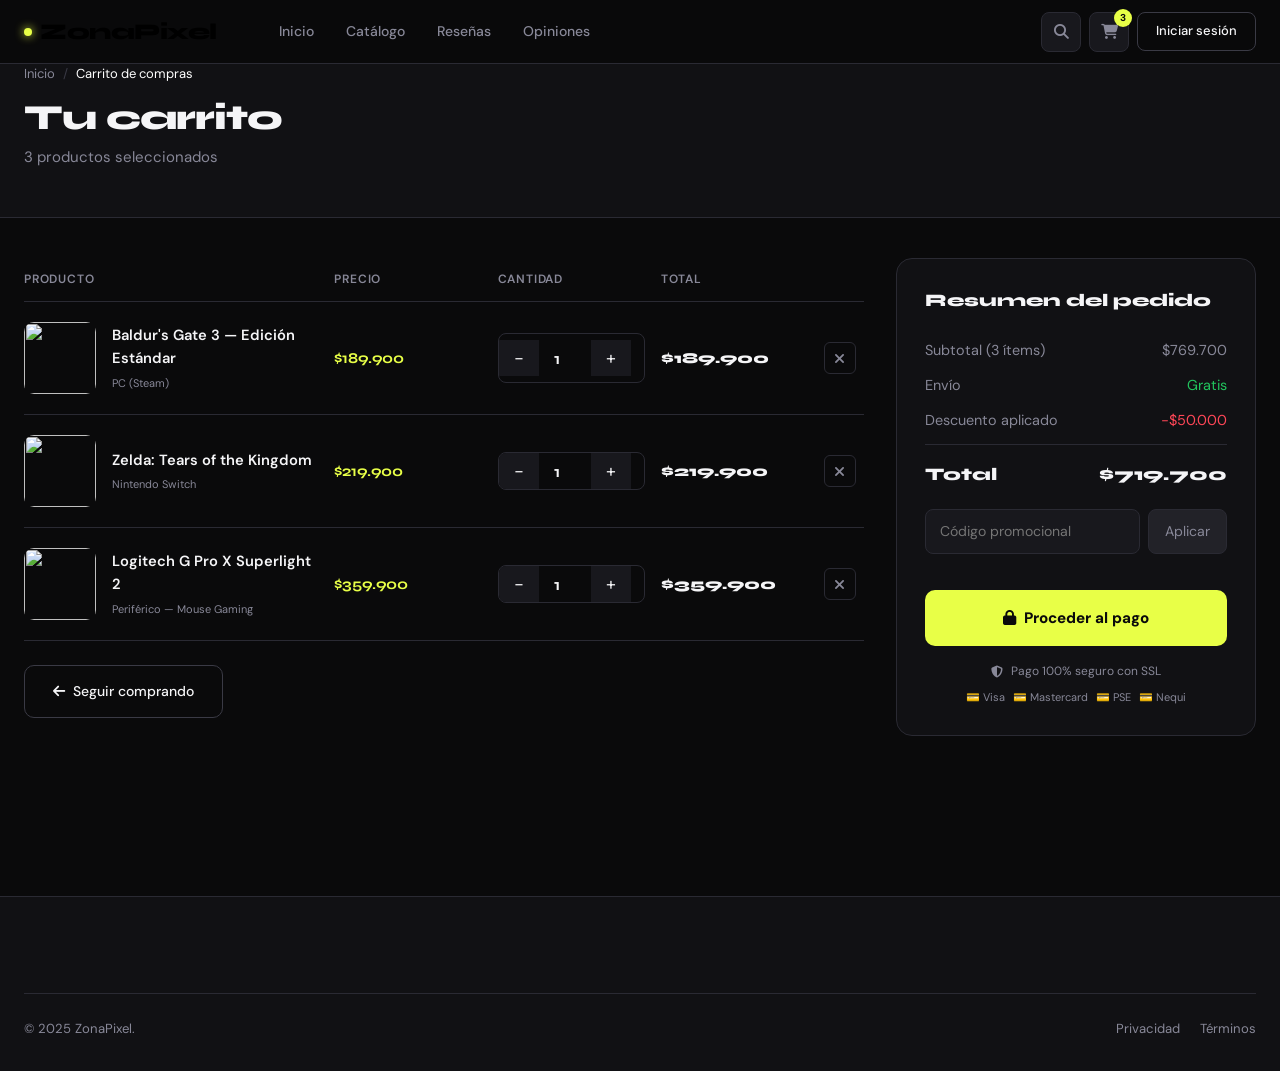
==== commit 5b2a15d7: "actualizacion respecto a los estilos usando boostrap y arreglo de bugs en resenas.php" ====
--- a/views/carrito.html
+++ b/views/carrito.html
@@ -4,6 +4,7 @@
   <meta charset="UTF-8" />
   <meta name="viewport" content="width=device-width, initial-scale=1.0" />
   <title>Carrito — ZonaPixel</title>
+  <link href="https://cdn.jsdelivr.net/npm/bootstrap@5.3.3/dist/css/bootstrap.min.css" rel="stylesheet" />
   <link rel="stylesheet" href="../css/style.css" />
   <link rel="stylesheet" href="https://cdnjs.cloudflare.com/ajax/libs/font-awesome/6.4.0/css/all.min.css" />
 </head>
@@ -89,9 +90,9 @@
         <div class="cart-item-price">$219.900</div>
         <div>
           <div class="qty-control">
-            <button class="qty-btn qty-minus" style="height:36px">−</button>
-            <input type="number" class="qty-input" value="1" style="height:36px" />
-            <button class="qty-btn qty-plus" style="height:36px">+</button>
+            <button class="qty-btn qty-minus h-36">−</button>
+            <input type="number" class="qty-input h-36" value="1" />
+            <button class="qty-btn qty-plus h-36">+</button>
           </div>
         </div>
         <div class="cart-item-total">$219.900</div>
@@ -109,17 +110,17 @@
         <div class="cart-item-price">$359.900</div>
         <div>
           <div class="qty-control">
-            <button class="qty-btn qty-minus" style="height:36px">−</button>
-            <input type="number" class="qty-input" value="1" style="height:36px" />
-            <button class="qty-btn qty-plus" style="height:36px">+</button>
+            <button class="qty-btn qty-minus h-36">−</button>
+            <input type="number" class="qty-input h-36" value="1" />
+            <button class="qty-btn qty-plus h-36">+</button>
           </div>
         </div>
         <div class="cart-item-total">$359.900</div>
         <button class="cart-remove"><i class="fas fa-times"></i></button>
       </div>
 
-      <div style="margin-top:24px; display:flex; justify-content:space-between; align-items:center; flex-wrap:wrap; gap:12px">
-<a href="./catalogo.html" class="btn-secondary" style="display:inline-flex; align-items:center; gap:8px; text-decoration:none">
+      <div class="d-flex justify-content-between align-items-center flex-wrap gap-3 mt-4">
+<a href="./catalogo.html" class="btn-secondary d-inline-flex align-items-center gap-2 text-decoration-none">
           <i class="fas fa-arrow-left"></i> Seguir comprando
         </a>
       </div>
@@ -130,8 +131,8 @@
       <div class="order-summary">
         <div class="order-summary-title">Resumen del pedido</div>
         <div class="summary-row"><span>Subtotal (3 ítems)</span><span>$769.700</span></div>
-        <div class="summary-row"><span>Envío</span><span style="color:#22c55e">Gratis</span></div>
-        <div class="summary-row"><span>Descuento aplicado</span><span style="color:var(--red)">−$50.000</span></div>
+        <div class="summary-row"><span>Envío</span><span class="fg-success">Gratis</span></div>
+        <div class="summary-row"><span>Descuento aplicado</span><span class="fg-red">−$50.000</span></div>
         <div class="summary-row total"><span>Total</span><span>$719.700</span></div>
 
         <div class="promo-input-row">
@@ -143,11 +144,11 @@
           <i class="fas fa-lock"></i> &nbsp;Proceder al pago
         </button>
 
-        <div style="display:flex; align-items:center; justify-content:center; gap:8px; margin-top:16px; font-size:12px; color:var(--muted)">
+        <div class="d-flex align-items-center justify-content-center gap-2 mt-3" style="font-size:12px; color:var(--muted)">
           <i class="fas fa-shield-alt"></i> Pago 100% seguro con SSL
         </div>
 
-        <div style="display:flex; gap:8px; justify-content:center; margin-top:12px; font-size:11px; color:var(--muted)">
+        <div class="d-flex gap-2 justify-content-center mt-2" style="font-size:11px; color:var(--muted)">
           <span>💳 Visa</span><span>💳 Mastercard</span><span>💳 PSE</span><span>💳 Nequi</span>
         </div>
       </div>
@@ -165,5 +166,6 @@
 </footer>
 
 <script type="module" src="../js/main.js"></script>
+<script src="https://cdn.jsdelivr.net/npm/bootstrap@5.3.3/dist/js/bootstrap.bundle.min.js"></script>
 </body>
 </html>
--- a/css/style.css
+++ b/css/style.css
@@ -712,6 +712,132 @@
 
 /* User management iframe area */
 .iframe-container { width:100%; height:calc(100vh - 64px - 56px); border:none; background:var(--black); border-radius:var(--radius-lg); overflow:hidden; }
+
+/* ---- DASHBOARD CRUD (Bootstrap bridge) ---- */
+.dashboard-page { background: var(--black); min-height: 100vh; }
+.dashboard-section { padding: 40px 0 80px; }
+.dashboard-card-header { margin-bottom: 24px; }
+.dashboard-card-title { font-family: var(--font-display); font-weight: 800; font-size: 1.1rem; }
+
+.table-card {
+  overflow-x: auto;
+  border: 1px solid var(--border);
+  border-radius: var(--radius-lg);
+}
+
+.table-actions {
+  display: inline-flex;
+  align-items: center;
+  gap: 6px;
+  white-space: nowrap;
+}
+
+.action-icon-btn {
+  width: 36px;
+  height: 36px;
+  border-radius: 8px;
+  border: 1px solid var(--border);
+  display: inline-flex;
+  align-items: center;
+  justify-content: center;
+  color: var(--muted);
+  transition: all var(--transition);
+}
+
+.action-icon-btn:hover {
+  border-color: var(--border-light);
+  color: var(--white);
+}
+
+.action-icon-btn.action-danger {
+  border-color: transparent;
+  color: var(--red);
+}
+
+.action-icon-btn.action-danger:hover {
+  border-color: rgba(255, 71, 87, 0.3);
+  background: rgba(255, 71, 87, 0.08);
+}
+
+.pill-muted {
+  padding: 4px 12px;
+  background: var(--surface-2);
+  border: 1px solid var(--border);
+  border-radius: 20px;
+  font-size: 12px;
+  font-weight: 600;
+}
+
+.table-id { color: var(--muted); font-family: monospace; }
+.text-accent-strong { color: var(--accent); font-weight: 700; }
+.table-preview-img {
+  width: 70px;
+  height: 46px;
+  border-radius: 8px;
+  object-fit: cover;
+  border: 1px solid var(--border);
+}
+
+.dashboard-page .form-label {
+  font-size: .85rem;
+  font-weight: 600;
+  color: var(--muted);
+  margin-bottom: 8px;
+  text-transform: uppercase;
+  letter-spacing: .5px;
+}
+
+.dashboard-page .form-control,
+.dashboard-page .form-select {
+  background: var(--surface-2);
+  border: 1px solid var(--border);
+  color: var(--white);
+  border-radius: 10px;
+  font-size: .95rem;
+  padding: 12px 16px;
+}
+
+.dashboard-page .form-control::placeholder { color: var(--muted); opacity: .75; }
+.dashboard-page .form-control:focus,
+.dashboard-page .form-select:focus {
+  background: var(--surface-2);
+  color: var(--white);
+  border-color: var(--accent);
+  box-shadow: 0 0 0 .2rem rgba(232, 255, 71, 0.15);
+}
+
+.dashboard-page .form-select option { background: var(--surface-2); color: var(--white); }
+.dashboard-page .form-check-input {
+  border-color: var(--border-light);
+  background-color: var(--surface-2);
+}
+.dashboard-page .form-check-input:checked {
+  background-color: var(--accent);
+  border-color: var(--accent);
+}
+.dashboard-page .form-check-label { color: var(--white); font-weight: 500; }
+.dashboard-page .form-text { color: var(--muted); }
+.dashboard-page textarea.form-control { resize: vertical; min-height: 110px; }
+
+.btn-outline-theme {
+  padding: 14px 28px;
+  border-radius: var(--radius);
+  border: 1px solid var(--border-light);
+  background: transparent;
+  color: var(--white);
+  font-weight: 500;
+  font-size: 14px;
+  display: inline-flex;
+  align-items: center;
+  justify-content: center;
+  transition: all var(--transition);
+}
+
+.btn-outline-theme:hover {
+  border-color: var(--accent);
+  color: var(--accent);
+  background: var(--accent-glow);
+}
 
 /* ---- MOBILE NAV DRAWER ---- */
 .mobile-nav {
